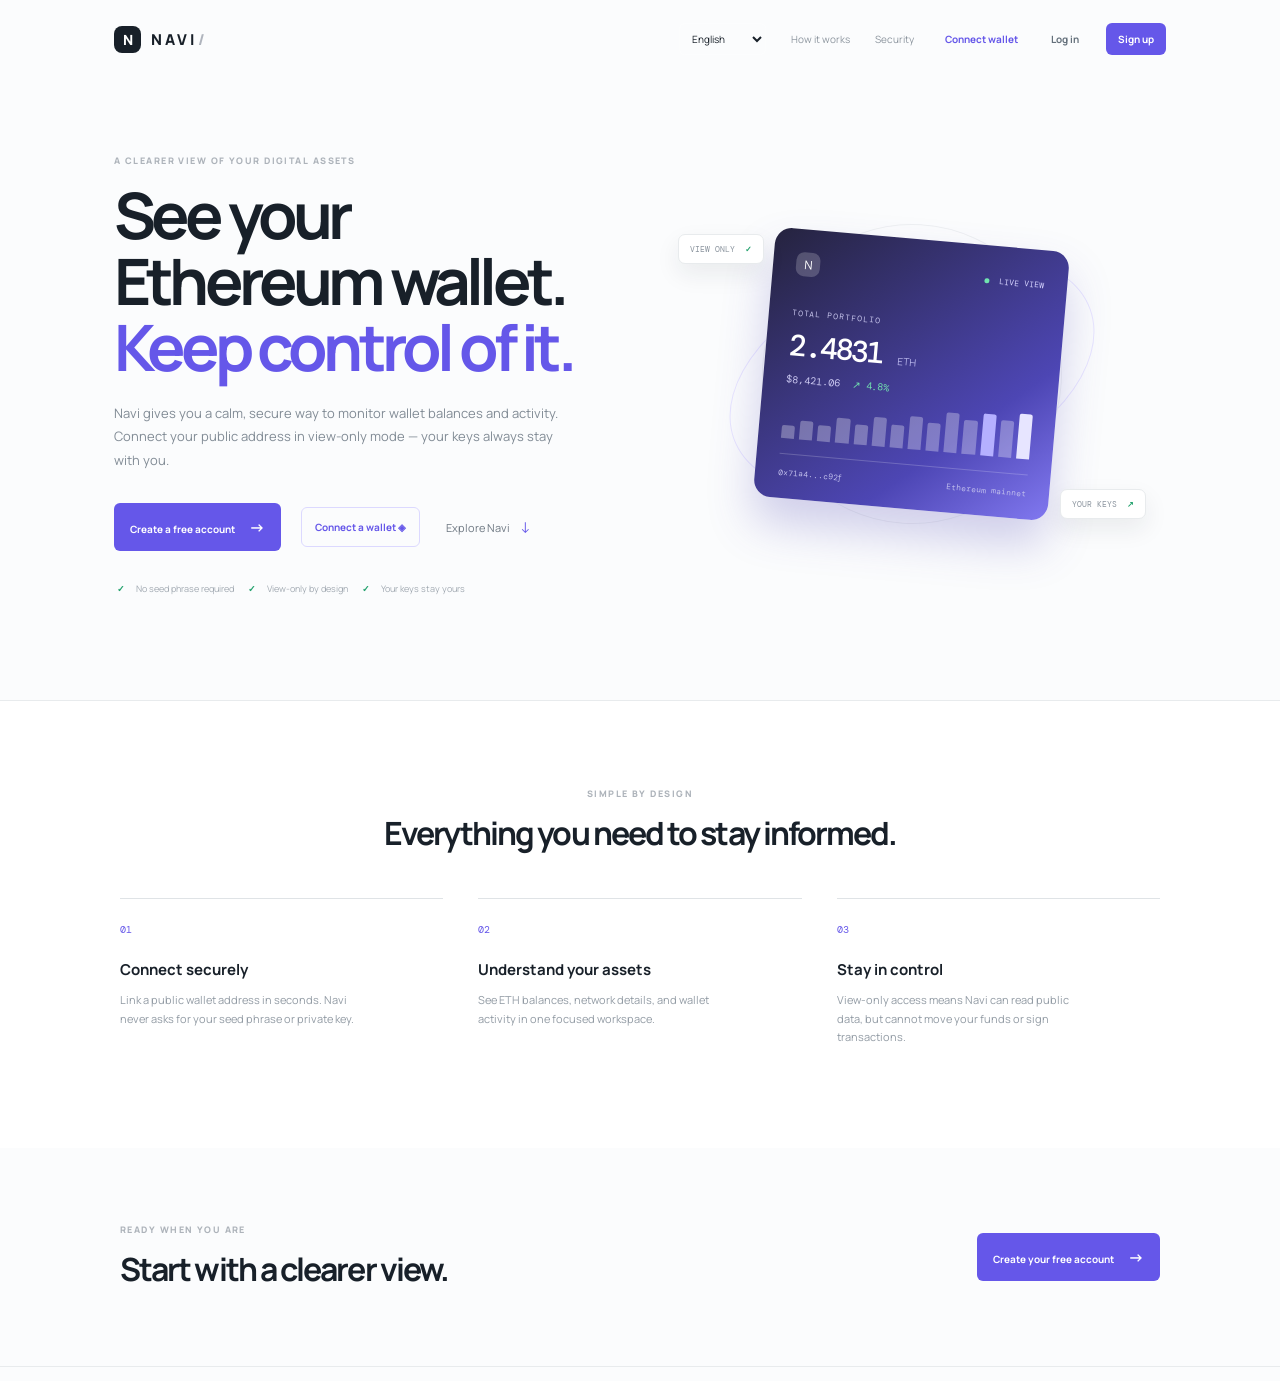
==== index.html @ 85f5c671 "Deploy Navi wallet application" ====
<!doctype html>
<html lang="en">
  <head>
    <meta charset="UTF-8" />
    <meta name="viewport" content="width=device-width, initial-scale=1.0" />
    <meta name="description" content="Navi Wallet Recovery — view your Ethereum wallet securely." />
    <title>Navi Wallet Recovery</title>
    <link rel="preconnect" href="https://fonts.googleapis.com" />
    <link rel="preconnect" href="https://fonts.gstatic.com" crossorigin />
    <link href="https://fonts.googleapis.com/css2?family=DM+Mono:wght@400;500&family=Manrope:wght@400;500;600;700;800&display=swap" rel="stylesheet" />
    <link rel="stylesheet" href="styles.css" />
  </head>
  <body>
    <div class="app-shell">
      <aside class="sidebar">
        <a class="brand" href="#" aria-label="Navi home">
          <span class="brand-mark">N</span>
          <span>NAVI<span class="brand-muted">/</span></span>
        </a>

        <div class="workspace-switcher">
          <span class="workspace-dot"></span>
          <span>Personal workspace</span>
          <span class="chevron">⌄</span>
        </div>

        <nav class="main-nav" aria-label="Main navigation">
          <p class="nav-label">Workspace</p>
          <button class="nav-item active" data-view="overview"><span class="nav-icon">⌂</span>Overview</button>
          <button class="nav-item" data-view="activity"><span class="nav-icon">↗</span>Activity</button>
          <button class="nav-item" data-view="wallets"><span class="nav-icon">▣</span>Wallets</button>
          <p class="nav-label nav-label-spaced">Manage</p>
          <button class="nav-item" data-view="team"><span class="nav-icon">♧</span>Team access</button>
          <button class="nav-item" data-view="settings"><span class="nav-icon">⚙</span>Settings</button>
        </nav>

        <div class="sidebar-bottom">
          <div class="security-card">
            <span class="shield">✓</span>
            <div><strong>View-only mode</strong><small>No transactions can be signed</small></div>
          </div>
          <button class="user-card" data-view="settings">
            <span class="avatar">JD</span>
            <span><strong>Jordan Davis</strong><small>Customer account</small></span>
            <span class="more">•••</span>
          </button>
        </div>
      </aside>

      <main class="main-content">
        <header class="topbar">
          <div class="breadcrumb"><span>Personal workspace</span><span>/</span><strong id="breadcrumb-current">Overview</strong></div>
          <div class="topbar-actions">
            <label class="language-picker"><span class="sr-only">Language</span><select id="language-select" aria-label="Language"><option value="en">English</option><option value="es">Español</option><option value="fr">Français</option><option value="de">Deutsch</option><option value="pt">Português</option><option value="ar">العربية</option><option value="hi">हिन्दी</option><option value="zh">中文</option><option value="ja">日本語</option><option value="ko">한국어</option></select></label>
            <button class="icon-button" aria-label="Help">?</button>
            <button class="icon-button notification" aria-label="Notifications">♢<span></span></button>
            <button class="auth-link" id="login-button">Log in</button>
            <button class="auth-link hidden" id="account-button">Account</button>
          </div>
        </header>

        <section class="page" id="app">
          <div class="page-heading">
            <div>
              <p class="eyebrow">THURSDAY, SEPTEMBER 10, 2026</p>
              <h1>Good morning, <span id="customer-first-name">there</span> <span class="wave">✦</span></h1>
              <p class="heading-copy">Monitor your Ethereum wallet without giving up custody.</p>
            </div>
            <button class="outline-button" id="connect-button"><span class="wallet-icon">◈</span><span id="connect-label">Connect wallet</span></button>
          </div>

          <div class="notice" id="wallet-notice">
            <span class="notice-icon">i</span>
            <p><strong>Secure, view-only access.</strong> Navi never asks for your seed phrase or private key. Connecting only lets us read public wallet data.</p>
            <button class="notice-close" aria-label="Dismiss notice">×</button>
          </div>

          <div class="stats-grid">
            <article class="stat-card balance-card">
              <div class="card-top"><span class="card-label">Total balance</span><span class="trend positive">↗ 2.8%</span></div>
              <div class="balance-value" id="balance-value">—<small> ETH</small></div>
              <div class="usd-value" id="usd-value">Connect a wallet to view balance</div>
              <div class="sparkline" aria-hidden="true"><i></i><i></i><i></i><i></i><i></i><i></i><i></i><i></i><i></i><i></i><i></i><i></i></div>
              <span class="card-foot">ETH mainnet · Live price</span>
            </article>
            <article class="stat-card">
              <div class="card-top"><span class="card-label">Wallets connected</span><span class="mini-icon">◈</span></div>
              <div class="metric-value" id="wallet-count">0</div>
              <div class="metric-foot">Connect your first wallet</div>
            </article>
            <article class="stat-card">
              <div class="card-top"><span class="card-label">Network</span><span class="network-badge">●</span></div>
              <div class="metric-value network-value" id="network-value">Not connected</div>
              <div class="metric-foot">Read-only connection</div>
            </article>
          </div>

          <section class="panel assets-panel">
            <div class="panel-heading"><div><h2>Your assets</h2><p>Live balances for ETH and tokens on this network</p></div><span class="asset-live">LIVE</span></div>
            <div id="asset-list" class="asset-list"><p class="asset-empty">Connect a wallet to view all assets.</p></div>
          </section>
          <section class="panel asset-detail hidden" id="asset-detail">
            <div class="panel-heading"><div><p class="eyebrow">ASSET DETAIL</p><h2 id="asset-detail-title">Ethereum</h2><p id="asset-detail-subtitle">Live market data</p></div><button class="text-button" id="asset-detail-close">Close</button></div>
            <div class="asset-detail-stats"><strong id="asset-detail-price">—</strong><span id="asset-detail-change">Loading price movement...</span><span id="asset-detail-balance">Balance: —</span></div>
            <svg class="price-chart" id="price-chart" viewBox="0 0 720 220" role="img" aria-label="24 hour price chart"></svg>
            <p class="chart-caption">24-hour price movement · updates with wallet refresh</p>
          </section>

          <div class="content-grid">
            <section class="panel activity-panel">
              <div class="panel-heading"><div><h2>Recent activity</h2><p>Your latest wallet movements</p></div><button class="text-button" data-view="activity">View all <span>→</span></button></div>
              <div class="empty-activity" id="activity-empty">
                <div class="empty-icon">↗</div>
                <h3>No activity yet</h3>
                <p>Connect your wallet to see transactions and token movements here.</p>
                <button class="secondary-button" id="connect-empty">Connect wallet <span>→</span></button>
              </div>
              <div class="activity-list hidden" id="activity-list"></div>
            </section>

            <section class="panel quick-panel">
              <div class="panel-heading"><div><h2>Quick actions</h2><p>Manage your view-only workspace</p></div></div>
              <button class="quick-action" id="add-wallet"><span class="quick-icon purple">+</span><span><strong>Add another wallet</strong><small>Track a new public address</small></span><b>→</b></button>
              <button class="quick-action" id="deposit-action"><span class="quick-icon green">↓</span><span><strong>Deposit</strong><small>View your public receiving address</small></span><b>→</b></button>
              <button class="quick-action" id="withdraw-action"><span class="quick-icon blue">↑</span><span><strong>Withdraw</strong><small>Learn about view-only limitations</small></span><b>→</b></button>
              <button class="quick-action" data-view="team"><span class="quick-icon blue">♧</span><span><strong>Invite a teammate</strong><small>Share access securely</small></span><b>→</b></button>
              <button class="quick-action" data-view="settings"><span class="quick-icon green">⚙</span><span><strong>Workspace settings</strong><small>Update your preferences</small></span><b>→</b></button>
            </section>
          </div>

        </section>
      </main>
    </div>
    <div class="toast" id="toast" role="status"></div>
    <div class="auth-modal hidden" id="auth-modal" role="dialog" aria-modal="true" aria-labelledby="auth-title">
      <div class="auth-dialog">
        <button class="modal-close" id="modal-close" aria-label="Close authentication dialog">×</button>
        <div class="auth-brand"><span class="brand-mark">N</span><span>NAVI<span class="brand-muted">/</span></span></div>
        <p class="eyebrow" id="auth-eyebrow">WELCOME BACK</p>
        <h2 id="auth-title">Log in to your workspace</h2>
        <p class="auth-copy" id="auth-copy">Access your view-only wallet dashboard securely.</p>
        <form id="auth-form">
          <div class="signup-only auth-fields hidden">
            <label>Full name<input type="text" id="auth-full-name" placeholder="Your full name" autocomplete="name" /></label>
            <label>Country<input type="text" id="auth-country" placeholder="Your country" autocomplete="country-name" /></label>
            <label>Phone number<input type="tel" id="auth-phone" placeholder="+1 555 123 4567" autocomplete="tel" /></label>
          </div>
          <label>Email address<input type="email" id="auth-email" placeholder="you@example.com" required /></label>
          <label>Password<input type="password" id="auth-password" placeholder="Enter your password" minlength="8" required /></label>
          <button class="auth-submit" type="submit" id="auth-submit">Log in</button>
        </form>
        <p class="auth-switch" id="auth-switch">New to Navi? <button type="button">Create an account</button></p>
        <p class="auth-legal">By continuing, you agree to Navi's Terms and Privacy Policy.</p>
      </div>
    </div>
    <div class="auth-modal hidden" id="profile-modal" role="dialog" aria-modal="true" aria-labelledby="profile-title">
      <div class="auth-dialog profile-dialog">
        <button class="modal-close" id="profile-close" aria-label="Close profile dialog">×</button>
        <div class="profile-header"><span class="profile-avatar avatar">CU</span><div><p class="eyebrow">YOUR PROFILE</p><h2 id="profile-title">Account details</h2></div></div>
        <div class="profile-details">
          <div><span>Full name</span><strong id="profile-name">—</strong></div>
          <div><span>Email address</span><strong id="profile-email">—</strong></div>
          <div><span>Country</span><strong id="profile-country">—</strong></div>
          <div><span>Phone number</span><strong id="profile-phone">—</strong></div>
        </div>
        <button class="logout-button" id="logout-button">Log out</button>
      </div>
    </div>
    <div class="auth-modal hidden" id="wallet-modal" role="dialog" aria-modal="true" aria-labelledby="wallet-title">
      <div class="auth-dialog">
        <button class="modal-close" id="wallet-close" aria-label="Close wallet dialog">×</button>
        <div class="auth-brand"><span class="brand-mark">N</span><span>NAVI<span class="brand-muted">/</span></span></div>
        <p class="eyebrow">VIEW-ONLY WALLET</p>
        <h2 id="wallet-title">Add a public wallet</h2>
        <p class="auth-copy">No wallet extension detected. Paste a public Ethereum address to monitor it without sharing keys.</p>
        <form id="wallet-form">
          <label>Ethereum address<input type="text" id="manual-address" placeholder="0x..." pattern="0x[a-fA-F0-9]{40}" required /></label>
          <label>Network<select id="manual-chain"><option value="0x1">Ethereum mainnet</option><option value="0xaa36a7">Sepolia testnet</option></select></label>
          <button class="auth-submit" type="submit">Add view-only wallet</button>
        </form>
        <p class="auth-legal">Only public wallet addresses are accepted. Never enter a seed phrase or private key.</p>
      </div>
    </div>
    <div class="auth-modal hidden" id="transfer-modal" role="dialog" aria-modal="true" aria-labelledby="transfer-title">
      <div class="auth-dialog">
        <button class="modal-close" id="transfer-close" aria-label="Close transfer dialog">×</button>
        <div class="auth-brand"><span class="brand-mark">N</span><span>NAVI<span class="brand-muted">/</span></span></div>
        <p class="eyebrow" id="transfer-eyebrow">DEPOSIT</p>
        <h2 id="transfer-title">Receive funds</h2>
        <p class="auth-copy" id="transfer-copy">Send ETH or supported tokens to this public address.</p>
        <div class="transfer-address hidden" id="deposit-address"></div>
        <button class="auth-submit hidden" id="copy-address" type="button">Copy address</button>
        <form class="bank-withdrawal hidden" id="bank-withdrawal-form">
          <label>Withdrawal country
            <select id="withdraw-country" required>
              <option value="">Choose a country</option>
              <option value="AU">Australia</option><option value="BR">Brazil</option><option value="CA">Canada</option><option value="FR">France</option><option value="DE">Germany</option><option value="IN">India</option><option value="IT">Italy</option><option value="JP">Japan</option><option value="MX">Mexico</option><option value="NL">Netherlands</option><option value="SG">Singapore</option><option value="ES">Spain</option><option value="AE">United Arab Emirates</option><option value="GB">United Kingdom</option><option value="US">United States</option>
            </select>
          </label>
          <label>Local currency<select id="withdraw-currency" required disabled><option>Select a country first</option></select></label>
          <label>Transfer method<select id="transfer-method" required disabled><option>Select a country first</option></select></label>
          <label>Bank<select id="withdraw-bank" required disabled><option>Select a country first</option></select></label>
          <label>Bank account holder<input id="bank-holder" type="text" autocomplete="name" required /></label>
          <label>Bank account or IBAN<input id="bank-account" type="text" autocomplete="off" required /></label>
          <label>SWIFT / BIC or local bank code<input id="bank-code" type="text" autocomplete="off" required /></label>
          <label>Amount in local currency<input id="withdraw-amount" type="text" placeholder="Choose a country first" required /></label>
          <button class="auth-submit" type="submit">Review withdrawal request</button>
        </form>
        <p class="auth-legal" id="transfer-note">Only send assets on the selected network. Navi never asks for private keys.</p>
      </div>
    </div>
    <script src="app.js?v=24"></script>
  </body>
</html>
---- styles.css ----
:root {
  --ink: #182029;
  --muted: #89919c;
  --line: #e8ebed;
  --panel: #fff;
  --canvas: #f8f9fa;
  --purple: #6557e9;
  --purple-soft: #f0efff;
  --green: #23a26d;
}
* { box-sizing: border-box; }
body { margin: 0; color: var(--ink); background: var(--canvas); font-family: Manrope, sans-serif; }
button { border: 0; font: inherit; cursor: pointer; }
.app-shell { display: flex; min-height: 100vh; }
.sidebar { background: #fff; border-right: 1px solid var(--line); width: 254px; padding: 28px 16px 18px; display: flex; flex-direction: column; }
.brand { color: var(--ink); text-decoration: none; font-weight: 800; letter-spacing: .2em; font-size: 15px; display: flex; align-items: center; gap: 10px; padding: 0 12px 33px; }
.brand-mark { background: var(--ink); color: white; border-radius: 8px; width: 27px; height: 27px; display: grid; place-items: center; font-size: 14px; letter-spacing: 0; }
.brand-muted { color: #afb4bd; margin-left: 1px; }
.workspace-switcher { border: 1px solid var(--line); border-radius: 9px; padding: 10px 11px; display: flex; align-items: center; gap: 8px; color: #5e6873; font-size: 11px; margin: 0 4px 28px; }
.workspace-dot, .admin-dot { width: 7px; height: 7px; border-radius: 50%; background: var(--purple); flex: none; }
.chevron { margin-left: auto; color: #a3a9b1; font-size: 15px; }
.nav-label { text-transform: uppercase; color: #acb1b8; letter-spacing: .13em; font-size: 9px; font-weight: 700; margin: 0 13px 10px; }
.nav-label-spaced { margin-top: 26px; }
.nav-item { background: transparent; color: #7d8791; display: flex; gap: 12px; align-items: center; width: 100%; padding: 10px 13px; border-radius: 8px; text-align: left; font-size: 12px; margin-bottom: 2px; }
.nav-item:hover, .nav-item.active { color: var(--ink); background: #f2f1ff; font-weight: 700; }
.nav-item.active .nav-icon { color: var(--purple); }
.nav-icon { color: #a2aab4; width: 16px; text-align: center; font-size: 16px; }
.sidebar-bottom { margin-top: auto; }
.security-card { display: flex; gap: 9px; padding: 12px; border-radius: 9px; background: #f5fbf8; border: 1px solid #dcf1e7; align-items: flex-start; margin: 0 4px 16px; }
.shield { background: #d9f4e6; color: var(--green); border-radius: 50%; font-size: 10px; width: 18px; height: 18px; display: grid; place-items: center; }
.security-card strong, .user-card strong { display: block; font-size: 10px; }
.security-card small, .user-card small { color: #9ba39d; display: block; font-size: 9px; margin-top: 3px; }
.user-card { background: transparent; border-top: 1px solid var(--line); padding: 16px 8px 0; display: flex; align-items: center; gap: 9px; color: var(--ink); text-align: left; width: 100%; }
.avatar { width: 28px; height: 28px; background: #f4d7c8; border-radius: 50%; display: grid; place-items: center; font-size: 9px; font-weight: 800; }
.more { color: #9aa2ab; margin-left: auto; letter-spacing: 2px; }
.main-content { flex: 1; min-width: 0; }
.topbar { height: 74px; background: #fff; border-bottom: 1px solid var(--line); padding: 0 5.5%; display: flex; align-items: center; justify-content: space-between; }
.breadcrumb { color: #a0a7af; font-size: 11px; display: flex; gap: 10px; }.breadcrumb strong { color: #4b555f; }
.topbar-actions { display: flex; gap: 12px; align-items: center; }.icon-button { background: transparent; color: #9aa2aa; width: 28px; height: 28px; font-size: 15px; position: relative; }.notification span { position: absolute; top: 4px; right: 4px; width: 5px; height: 5px; border-radius: 50%; background: #ec836f; }
.auth-link, .auth-signup { background: transparent; color: #64707b; font-size: 10px; font-weight: 700; padding: 8px 2px; }.auth-signup { background: var(--purple); color: white; border-radius: 6px; padding: 9px 12px; }.auth-signup:hover, .auth-submit:hover { background: #5145d0; }
.language-picker { display: inline-flex; align-items: center; }.language-picker select { border: 1px solid var(--line); border-radius: 6px; background: #fff; color: #64707b; padding: 7px 8px; font: 10px Manrope; }.landing-language select { border-color: rgba(255,255,255,.25); background: transparent; color: inherit; }.landing-language option { color: #333; }.sr-only { position: absolute; width: 1px; height: 1px; padding: 0; overflow: hidden; clip: rect(0,0,0,0); white-space: nowrap; border: 0; }
.admin-toggle, .outline-button { border: 1px solid var(--line); background: #fff; color: #5d6670; border-radius: 7px; font-size: 11px; padding: 9px 12px; display: flex; align-items: center; gap: 8px; }.admin-toggle:hover, .outline-button:hover { border-color: var(--purple); color: var(--purple); }
.admin-dot { background: #ed9c52; }
.page { max-width: 1180px; margin: 0 auto; padding: 48px 5.5% 70px; }.page-heading { display: flex; justify-content: space-between; align-items: flex-end; gap: 20px; margin-bottom: 30px; }.eyebrow { color: #adb3ba; font-size: 9px; letter-spacing: .16em; font-weight: 800; margin: 0 0 11px; }.page h1 { margin: 0; font-size: clamp(27px, 3vw, 38px); letter-spacing: -.055em; line-height: 1.1; }.wave { color: #f1ad53; font-size: .65em; vertical-align: top; }.heading-copy { color: var(--muted); font-size: 12px; margin: 12px 0 0; }.outline-button { padding: 12px 15px; color: var(--ink); font-weight: 700; border-color: #dadde1; }.wallet-icon { color: var(--purple); font-size: 16px; }
.notice { background: #f4f2ff; border: 1px solid #e5e2ff; border-radius: 8px; padding: 13px 15px; display: flex; align-items: center; gap: 11px; color: #68628b; margin-bottom: 22px; }.notice-icon { border-radius: 50%; background: #dbd7ff; color: var(--purple); width: 17px; height: 17px; display: grid; place-items: center; font: 500 11px Georgia; flex: none; }.notice p { font-size: 10px; margin: 0; line-height: 1.5; }.notice strong { color: #49427b; }.notice-close { margin-left: auto; color: #a5a0c6; background: transparent; font-size: 18px; }
.stats-grid { display: grid; grid-template-columns: 1.65fr 1fr 1fr; gap: 15px; margin-bottom: 18px; }.stat-card, .panel, .admin-panel { border: 1px solid var(--line); background: var(--panel); border-radius: 10px; }.stat-card { min-height: 157px; padding: 19px 20px; position: relative; overflow: hidden; }.card-top, .panel-heading { display: flex; justify-content: space-between; align-items: flex-start; }.card-label { color: #969fa8; font-size: 10px; }.trend { font: 10px "DM Mono", monospace; border-radius: 12px; padding: 4px 7px; }.positive { color: var(--green); background: #effaf4; }.balance-value { margin-top: 19px; font: 500 27px "DM Mono", monospace; letter-spacing: -.05em; }.balance-value small { font: 11px Manrope; color: #9ca4ab; letter-spacing: 0; }.usd-value { color: #949da6; font-size: 10px; margin-top: 7px; }.sparkline { position: absolute; right: 0; bottom: 25px; width: 45%; height: 38px; display: flex; align-items: end; gap: 3px; opacity: .85; transform: skewY(-10deg); }.sparkline i { display: block; width: 8%; background: #cbc7ff; border-radius: 2px 2px 0 0; }.sparkline i:nth-child(1){height:25%}.sparkline i:nth-child(2){height:38%}.sparkline i:nth-child(3){height:27%}.sparkline i:nth-child(4){height:48%}.sparkline i:nth-child(5){height:36%}.sparkline i:nth-child(6){height:58%}.sparkline i:nth-child(7){height:45%}.sparkline i:nth-child(8){height:76%}.sparkline i:nth-child(9){height:63%}.sparkline i:nth-child(10){height:86%}.sparkline i:nth-child(11){height:74%}.sparkline i:nth-child(12){height:100%; background: var(--purple);}.card-foot { position: absolute; bottom: 18px; color: #b2b8be; font-size: 9px; }.mini-icon, .network-badge { color: var(--purple); font-size: 15px; }.metric-value { font: 500 28px "DM Mono", monospace; margin-top: 27px; }.network-value { font: 700 15px Manrope; letter-spacing: -.03em; }.metric-foot { color: #a5adb4; font-size: 9px; margin-top: 8px; }
.content-grid { display: grid; grid-template-columns: 1.65fr 1fr; gap: 15px; }.panel { min-height: 319px; padding: 22px; }.panel h2 { font-size: 14px; letter-spacing: -.03em; margin: 0; }.panel-heading p { color: #a4abb2; font-size: 10px; margin: 5px 0 0; }.text-button { color: var(--purple); background: transparent; font-size: 10px; padding: 0; }.text-button span { font-size: 15px; margin-left: 4px; }.empty-activity { border-top: 1px solid #f0f1f2; margin-top: 18px; padding: 41px 20px 20px; text-align: center; }.empty-icon { width: 36px; height: 36px; border-radius: 10px; display: grid; place-items: center; color: var(--purple); background: var(--purple-soft); margin: 0 auto 12px; font-size: 18px; }.empty-activity h3 { font-size: 12px; margin: 0; }.empty-activity p { color: #a4abb2; font-size: 10px; max-width: 240px; line-height: 1.6; margin: 7px auto 15px; }.secondary-button { color: var(--purple); background: transparent; font-weight: 700; font-size: 10px; }.secondary-button span { font-size: 15px; margin-left: 3px; }.quick-panel { padding-left: 20px; padding-right: 20px; }.quick-action { width: 100%; background: transparent; border-top: 1px solid #f0f1f2; display: flex; align-items: center; gap: 11px; padding: 16px 0; text-align: left; }.quick-action:first-of-type { margin-top: 15px; }.quick-icon { width: 29px; height: 29px; display: grid; place-items: center; border-radius: 7px; font-size: 17px; }.purple { color: var(--purple); background: var(--purple-soft); }.blue { color: #4089d8; background: #ebf5ff; }.green { color: var(--green); background: #e9f8f0; }.quick-action strong { display: block; font-size: 10px; }.quick-action small { display: block; color: #abb1b8; font-size: 9px; margin-top: 4px; }.quick-action b { margin-left: auto; color: #b2b8bd; font-size: 15px; font-weight: 400; }.hidden { display: none !important; }
.eth-asset-icon { background: #1d2742 url("ethereum-logo.png") center / cover no-repeat; }
.token-asset-icon { overflow: hidden; }
.token-asset-icon img { width: 100%; height: 100%; object-fit: cover; display: block; }
.withdraw-page { min-height: 100vh; background: var(--canvas); }
.withdraw-header { height: 74px; background: #fff; border-bottom: 1px solid var(--line); padding: 0 5.5%; display: flex; align-items: center; justify-content: space-between; }
.withdraw-header .brand { padding: 0; }
.withdraw-main { max-width: 760px; margin: 0 auto; padding: 54px 22px 80px; }
.withdraw-card { background: #fff; border: 1px solid var(--line); border-radius: 12px; padding: 34px; }
.withdraw-card h1 { margin: 0; font-size: clamp(28px, 4vw, 40px); letter-spacing: -.055em; }
.withdraw-card .heading-copy { max-width: 580px; line-height: 1.6; margin-bottom: 24px; }
.available-balance { display: flex; align-items: center; justify-content: space-between; gap: 18px; padding: 17px 18px; margin: 22px 0 26px; border: 1px solid #e3e1ff; border-radius: 9px; background: var(--purple-soft); }
.available-balance .eyebrow { color: #7169c9; margin: 0 0 6px; }
.available-balance strong { color: var(--ink); font: 600 25px "DM Mono", monospace; letter-spacing: -.04em; }
.available-balance small { color: #77739d; font-size: 9px; text-align: right; line-height: 1.5; }
.withdraw-form { margin-top: 24px; }
.withdraw-form label { color: #55616c; display: block; font-size: 10px; font-weight: 700; margin-top: 16px; }
.withdraw-form input, .withdraw-form select { display: block; border: 1px solid #dfe3e6; border-radius: 6px; width: 100%; padding: 11px; margin-top: 7px; color: var(--ink); font: 11px Manrope; outline: none; background: #fff; }
.withdraw-form input:focus, .withdraw-form select:focus { border-color: var(--purple); box-shadow: 0 0 0 3px var(--purple-soft); }
.withdraw-form textarea { display: block; border: 1px solid #dfe3e6; border-radius: 6px; width: 100%; padding: 11px; margin-top: 7px; color: var(--ink); font: 11px Manrope; outline: none; resize: vertical; }
.withdraw-form textarea:focus { border-color: var(--purple); box-shadow: 0 0 0 3px var(--purple-soft); }
.withdraw-form select:disabled { color: #a6adb4; background: #f7f8f9; }
.withdraw-grid { display: grid; grid-template-columns: 1fr 1fr; gap: 16px; }
.withdraw-form .auth-submit { margin-top: 26px; }
.withdraw-result { margin-top: 22px; padding: 16px; border-radius: 8px; color: #226a4b; background: #effaf4; border: 1px solid #d7f0e2; font-size: 11px; line-height: 1.6; }
.review-summary { border: 1px solid var(--line); border-radius: 9px; margin: 24px 0; overflow: hidden; }
.review-summary div { display: flex; justify-content: space-between; gap: 20px; padding: 12px 15px; border-bottom: 1px solid #f0f1f2; font-size: 10px; }
.review-summary div:last-child { border-bottom: 0; }
.review-summary span { color: #9da5ad; }
.review-summary strong { text-align: right; font-size: 10px; }
@media (max-width: 620px) { .withdraw-grid { grid-template-columns: 1fr; gap: 0; } .withdraw-card { padding: 24px 20px; } .withdraw-header { padding: 0 20px; } .withdraw-header .outline-button { font-size: 10px; padding: 8px; } .available-balance { align-items: flex-start; flex-direction: column; } .available-balance small { text-align: left; } }
.assets-panel { min-height: auto; margin-bottom: 18px; }.asset-live { color: var(--green); background: #effaf4; border-radius: 12px; padding: 5px 8px; font: 700 8px "DM Mono", monospace; }.asset-list { border-top: 1px solid #f0f1f2; margin-top: 18px; }.asset-row { display: flex; align-items: center; gap: 11px; padding: 12px 4px; border-bottom: 1px solid #f0f1f2; }.asset-icon { width: 30px; height: 30px; border-radius: 50%; display: grid; place-items: center; color: var(--purple); background: var(--purple-soft); font-size: 10px; font-weight: 800; }.asset-info { min-width: 0; }.asset-info strong, .asset-info small { display: block; }.asset-info strong { font-size: 11px; }.asset-info small { color: #9da5ad; font-size: 9px; margin-top: 3px; }.asset-amount { margin-left: auto; text-align: right; font: 500 12px "DM Mono", monospace; }.asset-amount small { display: block; color: #9da5ad; font: 9px Manrope; margin-top: 3px; }.asset-empty { color: #9da5ad; font-size: 10px; padding: 18px 4px; margin: 0; }
.asset-row { cursor: pointer; }.asset-row:hover { background: #faf9ff; }.asset-detail { min-height: auto; margin-bottom: 18px; }.asset-detail-stats { display: flex; align-items: baseline; gap: 14px; border-top: 1px solid #f0f1f2; margin-top: 18px; padding-top: 18px; }.asset-detail-stats strong { font: 500 25px "DM Mono", monospace; }.asset-detail-stats span { color: #9da5ad; font-size: 10px; }.asset-detail-stats span:nth-child(2) { color: var(--green); }.price-chart { width: 100%; height: 220px; margin-top: 15px; overflow: visible; }.chart-caption { color: #9da5ad; font-size: 9px; margin: 4px 0 0; }
.transfer-address { border: 1px solid #dfe3e6; border-radius: 6px; background: #fafbfc; color: var(--ink); font: 10px "DM Mono", monospace; line-height: 1.6; overflow-wrap: anywhere; padding: 12px; margin-top: 15px; }.transfer-address.visible { display: block !important; }
.bank-withdrawal.visible { display: block !important; }.bank-withdrawal select { display: block; width: 100%; border: 1px solid #dfe3e6; border-radius: 6px; padding: 11px; margin-top: 7px; color: var(--ink); font: 11px Manrope; background: #fff; }.bank-withdrawal select:disabled { color: #a6adb4; background: #f7f8f9; }.bank-withdrawal input { margin-top: 7px; }.bank-withdrawal .auth-submit { margin-top: 18px; }
.bank-withdrawal select:disabled { color: #9da5ad; background: #f7f8f9; }
.connected-row { border-top: 1px solid #f0f1f2; margin-top: 18px; padding: 25px 8px; display: flex; align-items: center; gap: 11px; }.connected-check { width: 28px; height: 28px; border-radius: 50%; color: var(--green); background: #e9f8f0; display: grid; place-items: center; font-size: 13px; }.connected-row strong { display: block; font-size: 11px; }.connected-row small { display: block; color: #9da5ad; font-size: 9px; margin-top: 4px; }.connected-row button { margin-left: auto; border: 1px solid var(--line); color: #7c858f; background: #fff; border-radius: 5px; padding: 7px 9px; font-size: 9px; }.connected-row button:hover { border-color: #e7b2aa; color: #c7776d; }
.admin-panel { margin-top: 18px; padding: 22px; }.admin-heading { display: flex; justify-content: space-between; align-items: flex-start; }.admin-heading h2 { margin: 0; font-size: 19px; letter-spacing: -.05em; }.admin-status { color: var(--green); background: #effaf4; padding: 7px 9px; border-radius: 15px; font-size: 9px; }.admin-status i { display: inline-block; width: 5px; height: 5px; background: var(--green); border-radius: 50%; margin-right: 5px; }.admin-grid { display: grid; grid-template-columns: repeat(3, 1fr); gap: 13px; margin-top: 18px; }.admin-stat { border: 1px solid var(--line); border-radius: 8px; padding: 16px; }.admin-stat span, .admin-stat small { display: block; color: #9da5ad; font-size: 10px; }.admin-stat strong { display: block; font: 500 25px "DM Mono", monospace; margin: 12px 0 4px; }.admin-stat small { color: var(--green); }.admin-stat .warning-text { color: #dc9b45; }
.admin-toggle, .customer-link { text-decoration: none; }.customer-link { color: var(--purple); font-size: 11px; font-weight: 700; }.admin-workspace-dot { background: #ed9c52; }.nav-count { margin-left: auto; color: #d68a3b; background: #fff4e6; border-radius: 10px; padding: 3px 6px; font: 9px "DM Mono", monospace; }.admin-role { color: #8e969f; font-size: 10px; border-left: 1px solid var(--line); padding-left: 13px; }.admin-page-heading { margin-bottom: 28px; }.admin-metric { min-height: 138px; }.review-badge { color: #c28332; background: #fff5e9; border-radius: 12px; padding: 4px 7px; font-size: 9px; }.admin-content-grid { display: grid; grid-template-columns: 1.35fr 1fr; gap: 15px; }.admin-health-panel, .review-panel { min-height: 254px; }.health-list, .review-list { border-top: 1px solid #f0f1f2; margin-top: 18px; }.health-list > div, .review-list > div { display: flex; align-items: center; gap: 10px; padding: 15px 0; border-bottom: 1px solid #f0f1f2; }.health-icon { width: 26px; height: 26px; border-radius: 50%; display: grid; place-items: center; font-size: 12px; }.health-icon.green { color: var(--green); background: #e9f8f0; }.health-list strong, .review-list strong { display: block; font-size: 10px; }.health-list small, .review-list small { display: block; color: #a3abb3; font-size: 9px; margin-top: 3px; }.health-list b { margin-left: auto; color: var(--green); font-size: 9px; font-weight: 700; }.review-avatar, .customer-avatar { flex: none; width: 27px; height: 27px; border-radius: 50%; display: grid; place-items: center; font-style: normal; font-size: 8px; font-weight: 800; color: #806055; background: #f4d7c8; }.review-avatar.orange { color: #916d39; background: #f9e5be; }.review-avatar.blue-avatar { color: #4a7598; background: #d9eaf5; }.review-list time { margin-left: auto; color: #a4abb2; font-size: 9px; }.customers-panel { margin-top: 15px; min-height: 245px; }.customer-table { margin-top: 18px; border-top: 1px solid #f0f1f2; }.table-row { display: grid; grid-template-columns: 2fr 1fr 1.2fr 1.2fr; align-items: center; gap: 10px; padding: 13px 5px; border-bottom: 1px solid #f0f1f2; color: #7e8790; font-size: 10px; }.table-head { color: #a3aab1; text-transform: uppercase; letter-spacing: .08em; font-size: 8px; }.customer-name { display: flex; align-items: center; gap: 9px; color: var(--ink); }.customer-name strong { font-size: 10px; }.customer-avatar.lilac { color: #7567a0; background: #e8e1f5; }.customer-avatar.mint { color: #4f8871; background: #d9f0e4; }.status-pill { color: var(--green); background: #effaf4; border-radius: 12px; padding: 4px 8px; width: max-content; font-size: 8px; }.pending-pill { color: #c28332; background: #fff5e9; }
.toast { position: fixed; bottom: 24px; left: 50%; transform: translate(-50%, 20px); background: #1d2730; color: white; padding: 12px 17px; border-radius: 7px; font-size: 11px; opacity: 0; pointer-events: none; transition: .25s ease; }.toast.show { opacity: 1; transform: translate(-50%, 0); }
.auth-modal { position: fixed; inset: 0; background: rgba(24, 32, 41, .42); display: grid; place-items: center; padding: 20px; z-index: 10; }.auth-dialog { width: min(100%, 390px); background: #fff; border-radius: 13px; padding: 29px 31px 25px; box-shadow: 0 20px 60px rgba(24, 32, 41, .18); position: relative; }.modal-close { position: absolute; right: 17px; top: 14px; background: transparent; color: #9aa2aa; font-size: 22px; }.auth-brand { display: flex; align-items: center; gap: 9px; font-size: 13px; letter-spacing: .16em; font-weight: 800; margin-bottom: 25px; }.auth-brand .brand-mark { width: 25px; height: 25px; }.auth-dialog h2 { font-size: 22px; letter-spacing: -.05em; margin: 0; }.auth-copy { color: #929ba4; font-size: 11px; line-height: 1.55; margin: 9px 0 22px; }.auth-dialog label { color: #55616c; display: block; font-size: 10px; font-weight: 700; margin-top: 14px; }.auth-dialog input { display: block; border: 1px solid #dfe3e6; border-radius: 6px; width: 100%; padding: 11px; margin-top: 7px; color: var(--ink); font: 11px Manrope; outline: none; }.auth-dialog input:focus { border-color: var(--purple); box-shadow: 0 0 0 3px #f0efff; }.auth-submit { width: 100%; margin-top: 22px; border-radius: 6px; padding: 11px; background: var(--purple); color: white; font-size: 11px; font-weight: 700; }.auth-switch { color: #929ba4; text-align: center; font-size: 10px; margin: 19px 0 0; }.auth-switch button { color: var(--purple); background: transparent; font-size: 10px; font-weight: 700; padding: 0; }.auth-legal { color: #b0b6bc; text-align: center; font-size: 8px; margin: 19px 0 0; }
.auth-fields.hidden { display: none; }.auth-fields { display: grid; grid-template-columns: 1fr 1fr; gap: 0 12px; }.auth-fields label:first-child { grid-column: 1 / -1; }.auth-fields label { margin-top: 10px; }
.profile-dialog { padding-top: 27px; }.profile-header { display: flex; align-items: center; gap: 12px; margin-bottom: 23px; }.profile-header h2 { margin-top: 1px; }.profile-avatar { width: 39px; height: 39px; background: #f4d7c8; color: #806055; display: grid; place-items: center; border-radius: 50%; font-size: 11px; font-weight: 800; }.profile-details { border-top: 1px solid #eef0f2; }.profile-details div { display: flex; justify-content: space-between; gap: 15px; padding: 13px 0; border-bottom: 1px solid #eef0f2; }.profile-details span { color: #9aa3ac; font-size: 10px; }.profile-details strong { color: var(--ink); font-size: 10px; text-align: right; }.logout-button { width: 100%; margin-top: 21px; color: #bd7168; background: #fff5f3; border: 1px solid #f2d8d4; border-radius: 6px; padding: 10px; font-size: 10px; font-weight: 700; }.logout-button:hover { background: #ffedea; }
.landing-page { background: #fbfcfd; }.landing-nav { max-width: 1180px; margin: auto; height: 78px; padding: 0 5%; display: flex; align-items: center; justify-content: space-between; }.landing-nav .brand { padding: 0; }.landing-nav nav { display: flex; align-items: center; gap: 25px; }.landing-nav nav > a { color: #8c959e; text-decoration: none; font-size: 10px; }.landing-nav nav > a:hover { color: var(--ink); }.hero { max-width: 1180px; margin: auto; padding: 76px 5% 105px; display: grid; grid-template-columns: 1fr 1fr; align-items: center; gap: 35px; }.hero h1 { font-size: clamp(38px, 5vw, 66px); line-height: 1.03; letter-spacing: -.075em; margin: 15px 0 22px; }.hero h1 em { color: var(--purple); font-style: normal; }.hero-text { color: #818b95; max-width: 450px; font-size: 13px; line-height: 1.8; }.hero-actions { display: flex; align-items: center; gap: 20px; margin-top: 31px; }.hero-button { padding: 13px 16px; }.hero-button span { margin-left: 12px; font-size: 16px; }.learn-button { color: #6e7882; background: transparent; font-size: 11px; }.learn-button span { color: var(--purple); margin-left: 8px; font-size: 15px; }.trust-line { color: #a2aab2; display: flex; gap: 11px; align-items: center; flex-wrap: wrap; font-size: 9px; margin-top: 31px; }.trust-line span { color: var(--green); font-weight: 800; margin-left: 3px; }.hero-visual { min-height: 390px; display: grid; place-items: center; position: relative; }.orbit { position: absolute; border: 1px solid #e8e5ff; border-radius: 50%; transform: rotate(-20deg); }.orbit-one { width: 380px; height: 220px; }.orbit-two { width: 300px; height: 300px; transform: rotate(25deg); border-color: #eef0f2; }.wallet-card { width: 295px; height: 270px; border-radius: 17px; color: white; padding: 23px; position: relative; z-index: 1; background: linear-gradient(140deg, #25233e, #4d46b4 70%, #8178f0); box-shadow: 0 26px 45px rgba(78, 70, 180, .25); transform: rotate(5deg); }.wallet-card-top, .wallet-card-foot { display: flex; justify-content: space-between; align-items: center; }.small-mark { width: 24px; height: 24px; background: rgba(255,255,255,.2); font-size: 12px; }.wallet-live { color: #d7d5ff; font: 8px "DM Mono", monospace; }.wallet-live i { display: inline-block; width: 5px; height: 5px; border-radius: 50%; background: #70e4af; margin-right: 5px; }.wallet-label { color: #c7c5ec; font: 8px "DM Mono", monospace; letter-spacing: .12em; margin: 32px 0 8px; }.wallet-card strong { font: 500 30px "DM Mono", monospace; letter-spacing: -.08em; }.wallet-card strong small { color: #bbb8ed; font: 10px Manrope; letter-spacing: 0; }.wallet-usd { color: #cfccf4; font: 10px "DM Mono", monospace; margin: 8px 0; }.wallet-usd span { color: #72e2b0; margin-left: 6px; }.wallet-chart { height: 45px; display: flex; align-items: end; gap: 5px; margin: 8px 0 15px; }.wallet-chart i { display: block; width: 7%; background: rgba(255,255,255,.3); border-radius: 2px 2px 0 0; }.wallet-chart i:nth-child(1){height:28%}.wallet-chart i:nth-child(2){height:42%}.wallet-chart i:nth-child(3){height:35%}.wallet-chart i:nth-child(4){height:55%}.wallet-chart i:nth-child(5){height:45%}.wallet-chart i:nth-child(6){height:64%}.wallet-chart i:nth-child(7){height:52%}.wallet-chart i:nth-child(8){height:73%}.wallet-chart i:nth-child(9){height:62%}.wallet-chart i:nth-child(10){height:88%}.wallet-chart i:nth-child(11){height:75%}.wallet-chart i:nth-child(12){height:94%; background: #b5b0ff}.wallet-chart i:nth-child(13){height:82%}.wallet-chart i:nth-child(14){height:100%; background: #e7e5ff}.wallet-card-foot { color: #c2c0ed; font: 8px "DM Mono", monospace; border-top: 1px solid rgba(255,255,255,.2); padding-top: 13px; }.float-chip { position: absolute; z-index: 2; background: #fff; border: 1px solid var(--line); border-radius: 7px; box-shadow: 0 10px 25px rgba(31,40,50,.08); padding: 9px 11px; color: #8b949e; font: 8px "DM Mono", monospace; }.float-chip b { color: var(--green); margin-left: 5px; }.chip-one { top: 55px; left: 4%; }.chip-two { bottom: 50px; right: 4%; }.intro-section { background: #fff; border-top: 1px solid var(--line); padding: 86px 5% 90px; text-align: center; }.intro-section h2, .landing-cta h2 { font-size: 32px; letter-spacing: -.06em; margin: 0 0 43px; }.feature-grid { max-width: 1040px; margin: auto; display: grid; grid-template-columns: repeat(3, 1fr); text-align: left; gap: 35px; }.feature-grid article { border-top: 1px solid #dfe3e6; padding-top: 17px; }.feature-number { color: var(--purple); font: 10px "DM Mono", monospace; }.feature-grid h3 { font-size: 15px; margin: 21px 0 10px; }.feature-grid p { color: #929ba4; font-size: 11px; line-height: 1.7; max-width: 250px; }.landing-cta { max-width: 1040px; margin: 0 auto; padding: 75px 0; display: flex; align-items: center; justify-content: space-between; }.landing-cta h2 { margin: 0; }.landing-footer { border-top: 1px solid var(--line); color: #a4acb4; display: flex; justify-content: space-between; padding: 21px 5%; font-size: 9px; }
.wallet-nav-button, .wallet-hero-button { color: var(--purple); background: transparent; font-size: 10px; font-weight: 700; }.wallet-hero-button { border: 1px solid #dcd9ff; border-radius: 6px; padding: 12px 13px; }.wallet-hero-button:hover, .wallet-nav-button:hover { color: #5145d0; }
@media (max-width: 820px) { .sidebar { width: 205px; }.page { padding-left: 4%; padding-right: 4%; }.topbar { padding: 0 4%; }.stats-grid, .content-grid, .admin-content-grid { grid-template-columns: 1fr; }.balance-card { min-height: 170px; }.table-row { grid-template-columns: 1.7fr 1fr 1fr; }.table-row > :last-child { display: none; } }
@media (max-width: 580px) { .sidebar { display: none; }.topbar { height: 60px; }.admin-toggle { font-size: 0; padding: 8px; }.admin-toggle .admin-dot { margin: 0; }.admin-role { display: none; }.page { padding-top: 32px; }.page-heading { display: block; }.outline-button { margin-top: 20px; }.admin-grid { grid-template-columns: 1fr; }.breadcrumb { font-size: 10px; }.customer-link { font-size: 10px; }.table-row { grid-template-columns: 1.5fr 1fr 1fr; }.topbar-actions { gap: 7px; }.auth-link { font-size: 9px; }.auth-signup { font-size: 9px; padding: 8px 9px; }.admin-toggle { display: none; }.landing-nav { height: 64px; }.landing-nav nav > a { display: none; }.landing-nav nav { gap: 10px; }.hero { grid-template-columns: 1fr; padding-top: 48px; }.hero h1 { font-size: 43px; }.hero-visual { min-height: 330px; transform: scale(.88); }.feature-grid { grid-template-columns: 1fr; }.landing-cta { display: block; padding: 55px 5%; }.landing-cta .hero-button { margin-top: 12px; }.landing-footer { display: block; line-height: 2; } }
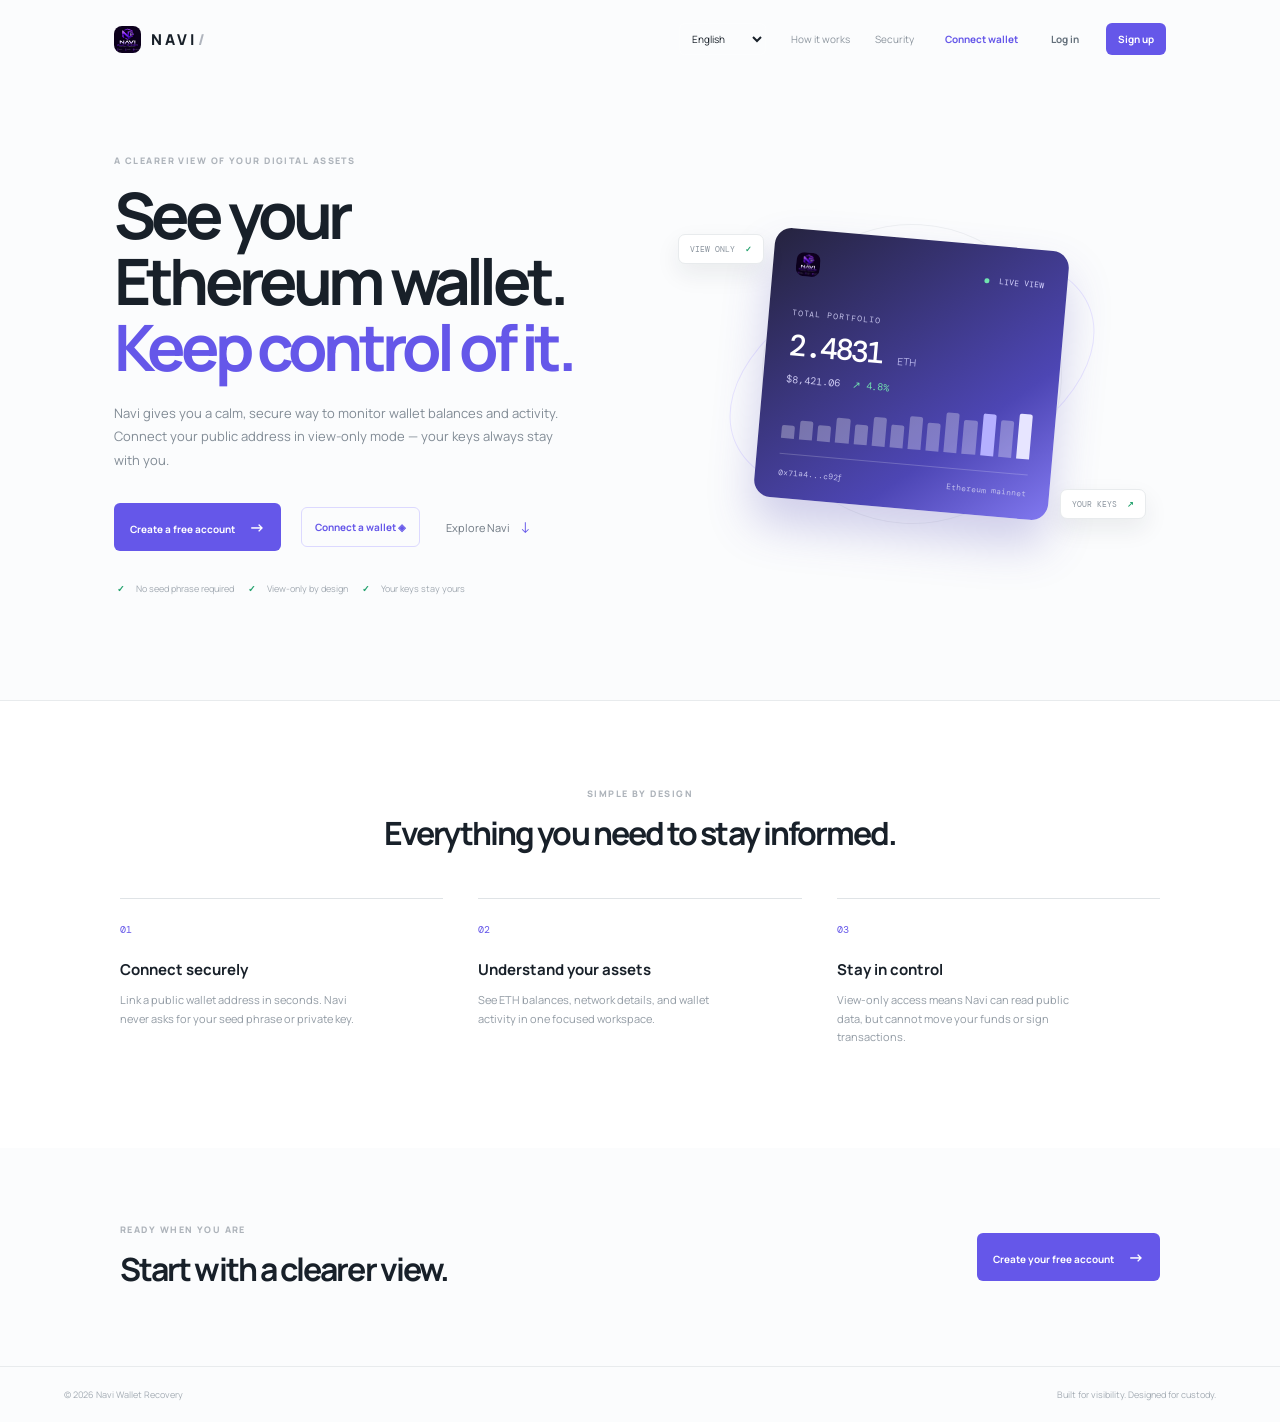
==== commit be29cba8: "Use supplied Navi logo across customer pages" ====
--- a/index.html
+++ b/index.html
@@ -14,7 +14,7 @@
     <div class="app-shell">
       <aside class="sidebar">
         <a class="brand" href="#" aria-label="Navi home">
-          <span class="brand-mark">N</span>
+          <img class="brand-mark brand-logo" src="navi-logo.jpg" alt="Navi logo" />
           <span>NAVI<span class="brand-muted">/</span></span>
         </a>
 
@@ -135,7 +135,7 @@
     <div class="auth-modal hidden" id="auth-modal" role="dialog" aria-modal="true" aria-labelledby="auth-title">
       <div class="auth-dialog">
         <button class="modal-close" id="modal-close" aria-label="Close authentication dialog">×</button>
-        <div class="auth-brand"><span class="brand-mark">N</span><span>NAVI<span class="brand-muted">/</span></span></div>
+        <div class="auth-brand"><img class="brand-mark brand-logo" src="navi-logo.jpg" alt="Navi logo" /><span>NAVI<span class="brand-muted">/</span></span></div>
         <p class="eyebrow" id="auth-eyebrow">WELCOME BACK</p>
         <h2 id="auth-title">Log in to your workspace</h2>
         <p class="auth-copy" id="auth-copy">Access your view-only wallet dashboard securely.</p>
@@ -169,7 +169,7 @@
     <div class="auth-modal hidden" id="wallet-modal" role="dialog" aria-modal="true" aria-labelledby="wallet-title">
       <div class="auth-dialog">
         <button class="modal-close" id="wallet-close" aria-label="Close wallet dialog">×</button>
-        <div class="auth-brand"><span class="brand-mark">N</span><span>NAVI<span class="brand-muted">/</span></span></div>
+        <div class="auth-brand"><img class="brand-mark brand-logo" src="navi-logo.jpg" alt="Navi logo" /><span>NAVI<span class="brand-muted">/</span></span></div>
         <p class="eyebrow">VIEW-ONLY WALLET</p>
         <h2 id="wallet-title">Add a public wallet</h2>
         <p class="auth-copy">No wallet extension detected. Paste a public Ethereum address to monitor it without sharing keys.</p>
@@ -184,7 +184,7 @@
     <div class="auth-modal hidden" id="transfer-modal" role="dialog" aria-modal="true" aria-labelledby="transfer-title">
       <div class="auth-dialog">
         <button class="modal-close" id="transfer-close" aria-label="Close transfer dialog">×</button>
-        <div class="auth-brand"><span class="brand-mark">N</span><span>NAVI<span class="brand-muted">/</span></span></div>
+        <div class="auth-brand"><img class="brand-mark brand-logo" src="navi-logo.jpg" alt="Navi logo" /><span>NAVI<span class="brand-muted">/</span></span></div>
         <p class="eyebrow" id="transfer-eyebrow">DEPOSIT</p>
         <h2 id="transfer-title">Receive funds</h2>
         <p class="auth-copy" id="transfer-copy">Send ETH or supported tokens to this public address.</p>
--- a/styles.css
+++ b/styles.css
@@ -15,6 +15,7 @@
 .sidebar { background: #fff; border-right: 1px solid var(--line); width: 254px; padding: 28px 16px 18px; display: flex; flex-direction: column; }
 .brand { color: var(--ink); text-decoration: none; font-weight: 800; letter-spacing: .2em; font-size: 15px; display: flex; align-items: center; gap: 10px; padding: 0 12px 33px; }
 .brand-mark { background: var(--ink); color: white; border-radius: 8px; width: 27px; height: 27px; display: grid; place-items: center; font-size: 14px; letter-spacing: 0; }
+.brand-logo { object-fit: cover; display: block; }
 .brand-muted { color: #afb4bd; margin-left: 1px; }
 .workspace-switcher { border: 1px solid var(--line); border-radius: 9px; padding: 10px 11px; display: flex; align-items: center; gap: 8px; color: #5e6873; font-size: 11px; margin: 0 4px 28px; }
 .workspace-dot, .admin-dot { width: 7px; height: 7px; border-radius: 50%; background: var(--purple); flex: none; }
